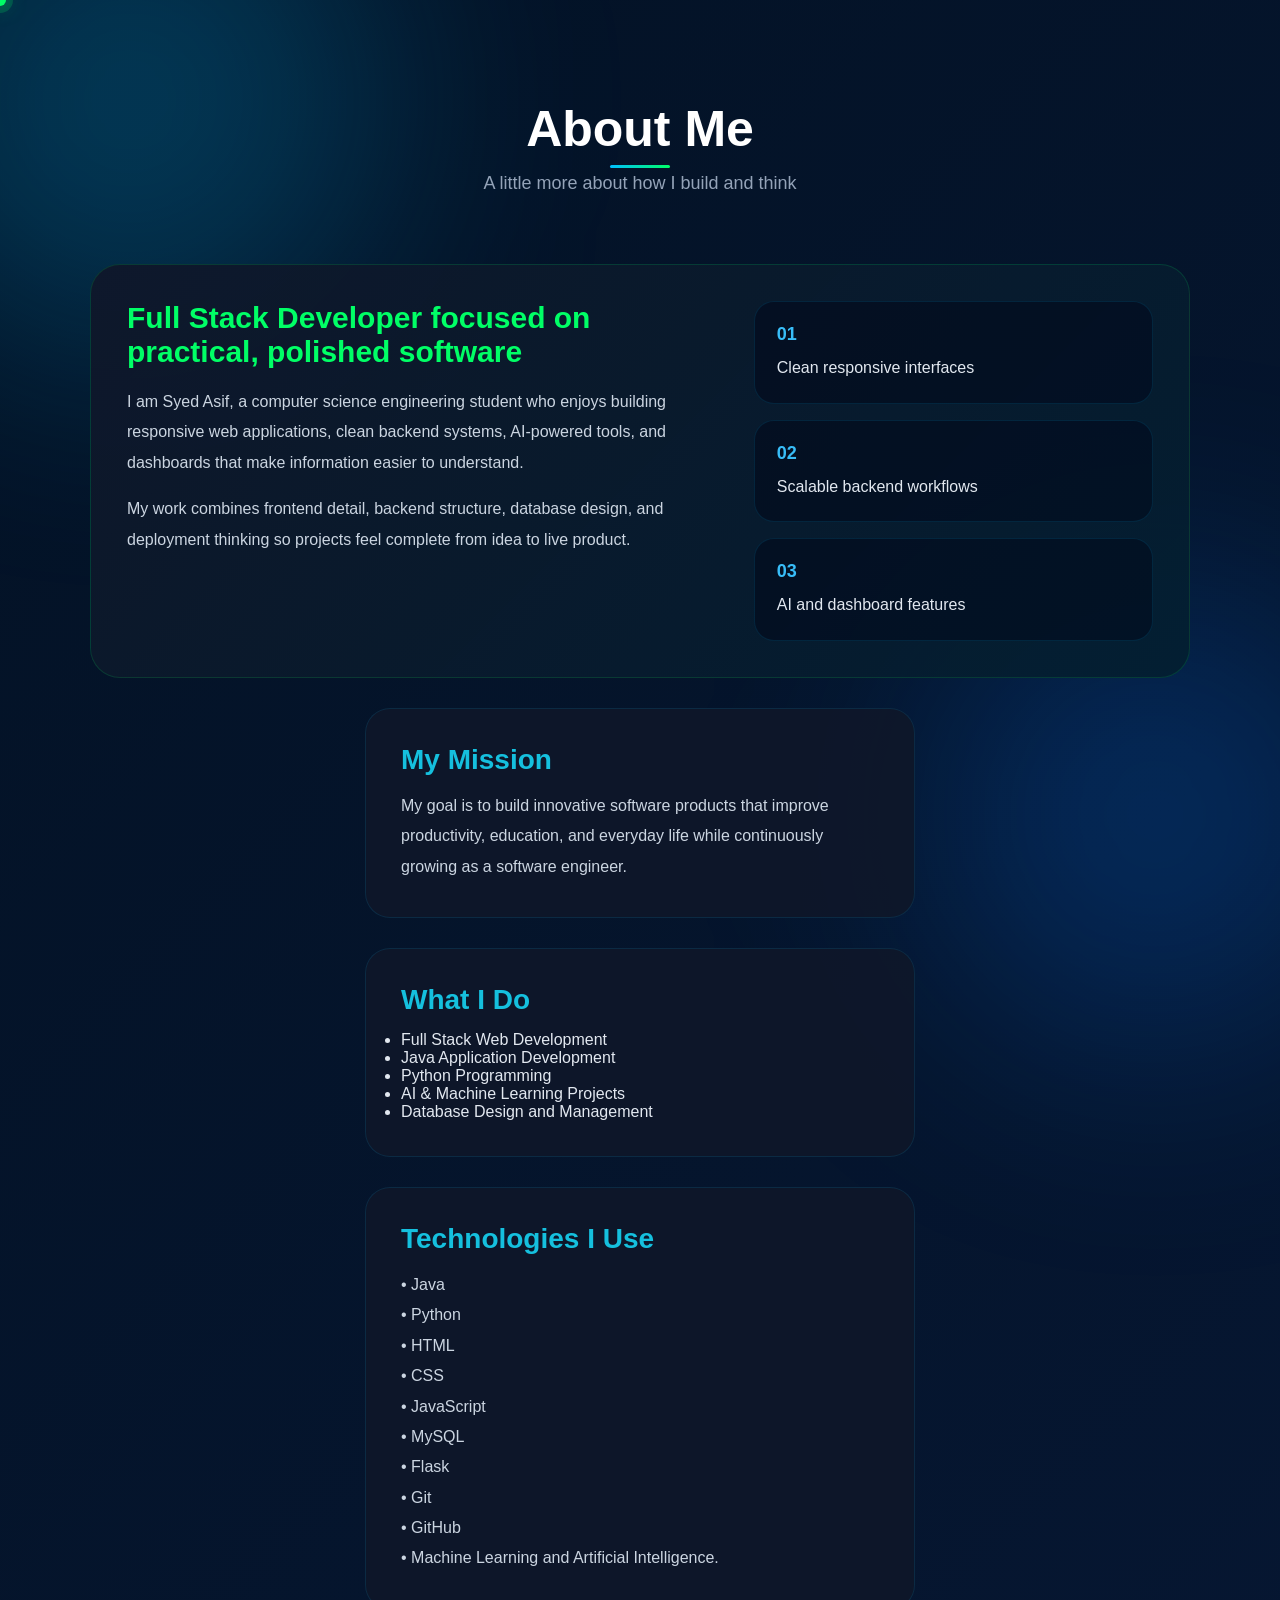
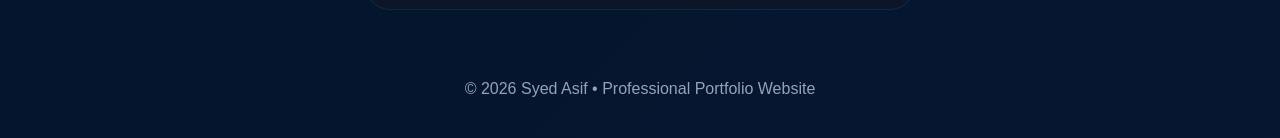
==== about.html @ 24385744 "updated portfolio" ====
<!DOCTYPE html>
<html lang="en">
<head>
    <meta charset="UTF-8">
    <meta name="viewport" content="width=device-width, initial-scale=1.0">
    <title>Portfolio|About</title>
    
    <link rel="stylesheet" href="portfolio.css">

</head>

<body>
    <div class="custom-cursor"></div>
    <div class="section-title">
        <h2>About Me</h2>
        <p>A little more about how I build and think</p>
    </div>
    <div class="about-card">
        <div class="about-content">
            <h3>Full Stack Developer focused on practical, polished software</h3>
            <p>
                I am Syed Asif, a computer science engineering student who enjoys building
                responsive web applications, clean backend systems, AI-powered tools, and
                dashboards that make information easier to understand.
            </p>
            <p>
                My work combines frontend detail, backend structure, database design, and
                deployment thinking so projects feel complete from idea to live product.
            </p>
        </div>
        <div class="about-highlights">
            <div>
                <span>01</span>
                <p>Clean responsive interfaces</p>
            </div>
            <div>
                <span>02</span>
                <p>Scalable backend workflows</p>
            </div>
            <div>
                <span>03</span>
                <p>AI and dashboard features</p>
            </div>
        </div>
    </div>
<div class="about-box">
    <h3>My Mission</h3>
    <p>
        My goal is to build innovative software products that improve productivity, education, and everyday life while continuously growing as a software engineer.
    </p>
</div>
<div class="about-box">
    <h3>What I Do</h3>
    <ul>
        <li>Full Stack Web Development</li>

        <li>Java Application Development</li>
        
        <li>Python Programming</li>
        
        <li>AI & Machine Learning Projects</li>
        
        <li>Database Design and Management</li>
    </ul>
</div>
<div class="about-box">
    <h3>Technologies I Use</h3>
    <p>
       • Java <br>• Python <br>• HTML <br>• CSS <br>• JavaScript <br>• MySQL <br>• Flask <br>• Git <br>• GitHub <br>• Machine Learning and Artificial Intelligence.
    </p>
</div>
    <script>
const cursor = document.querySelector('.custom-cursor');

document.addEventListener('mousemove', (e) => {
    cursor.style.left = e.clientX + 'px';
    cursor.style.top = e.clientY + 'px';
});

document.addEventListener('mouseleave', () => {
    cursor.classList.add('is-hidden');
});

document.addEventListener('mouseenter', () => {
    cursor.classList.remove('is-hidden');
});

</script>
<footer>
    <p>© 2026 Syed Asif • Professional Portfolio Website</p>
</footer>
</body>
</html>
---- portfolio.css ----
* {
    margin: 0;
    padding: 0;
    box-sizing: border-box;
    font-family: 'Poppins', sans-serif;
    cursor: none;
}
html{
    scroll-behavior:smooth;
}

html, body {
    margin: 0;
    padding: 0;
    overflow-x: hidden;
    width: 100%;
}

a,
button,
.btn,
.contact-link,
.nav-links a,
.project-card,
.skill-card,
.education-card,
.contact-card,
.about.html,

.exp-item {
    cursor: none;
}

.custom-cursor {
    position: fixed;
    top: 0;
    left: 0;
    width: 12px;
    height: 12px;
    border-radius: 50%;
    background: #00ff66;
    box-shadow: 0 0 0 7px rgba(0, 255, 102, 0.18), 0 0 22px rgba(0, 255, 102, 0.45);
    pointer-events: none;
    z-index: 1000000;
    transform: translate(-50%, -50%);
    transition: opacity 0.2s ease, width 0.2s ease, height 0.2s ease, box-shadow 0.2s ease, transform 0.2s ease;
}

.custom-cursor.is-scrolling {
    width: 12px;
    height: 12px;
    border-radius: 50%;
    background: #00ff66;
    box-shadow: 0 0 0 9px rgba(0, 255, 102, 0.13), 0 0 28px rgba(0, 255, 102, 0.55);
}

.custom-cursor.is-pointer {
    width: 16px;
    height: 20px;
    border-radius: 0;
    background: #00ff66;
    box-shadow: 0 0 18px rgba(0, 255, 102, 0.55);
    clip-path: polygon(0 0, 0 17px, 5px 13px, 8px 20px, 12px 18px, 8px 12px, 15px 12px);
    transform: translate(0, 0);
}

.custom-cursor.is-hidden {
    opacity: 0;
}

body {
    background: linear-gradient(135deg, #031225 0%, #071836 33%, #0b2a62 66%, #071225 100%);
    background-size: 400% 400%;
    animation: pageFlow 24s ease-in-out infinite;
    color: #111827;
    padding-top: 100px;
    position: relative;
    overflow-x: hidden;
    width: 100%;
}

@keyframes pageFlow {
    0% { background-position: 0% 50%; }
    25% { background-position: 25% 50%; }
    50% { background-position: 50% 50%; }
    75% { background-position: 75% 50%; }
    100% { background-position: 100% 50%; }
}

body::before {
    content: '';
    position: fixed;
    width: 500px;
    height: 500px;
    background: rgba(0, 191, 255, 0.22);
    filter: blur(120px);
    border-radius: 50%;
    top: -150px;
    left: -120px;
    z-index: -1;
    pointer-events: none;
}

body::after {
    content: '';
    position: fixed;
    width: 450px;
    height: 450px;
    background: rgba(0, 119, 255, 0.22);
    filter: blur(120px);
    border-radius: 50%;
    bottom: -140px;
    right: -100px;
    z-index: -1;
    pointer-events: none;
}

/* ========== FIXED NAVBAR ========== */
nav {
    position: fixed;
    top: 0;
    left: 0;
    right: 0;
    width: 100%;
    padding: 25px 8%;
    display: flex;
    justify-content: space-between;
    align-items: center;
    z-index: 999999;
    backdrop-filter: blur(18px);
    background: rgba(7, 18, 37, 0.95);
    border-bottom: 1px solid rgba(255, 255, 255, 0.4);
    box-shadow: 0 5px 20px rgba(0, 0, 0, 0.3);
    flex-wrap: wrap;
}

.logo {
    font-size: 30px;
    font-weight: 800;
    color: #00bfff;
    transition: color 0.3s ease;
}

.logo:hover {
    color: #00ff66;
}

.nav-links {
    display: flex;
    gap: 35px;
    align-items: center;
    flex-wrap: wrap;
}

.nav-links a {
    text-decoration: none;
    color: #e2e8f0;
    font-weight: 500;
    transition: color 0.3s ease;
    white-space: nowrap;
    position: relative;
}

.nav-links a::after {
    content: '';
    position: absolute;
    bottom: -5px;
    left: 0;
    width: 0;
    height: 2px;
    background: linear-gradient(90deg, #00bfff, #00ff66);
    transition: width 0.3s ease;
}

.nav-links a:hover::after {
    width: 100%;
}

.nav-links a:hover {
    color: #00bfff;
}

.contact-btn {
    background: linear-gradient(135deg, #00bfff, #0077ff);
    color: white !important;
    padding: 12px 24px;
    border-radius: 12px;
    box-shadow: 0 10px 30px rgba(0, 191, 255, 0.28);
}

.contact-btn::after {
    display: none;
}

/* ========== HERO SECTION ========== */
.hero {
    min-height: 100vh;
    display: flex;
    align-items: center;
    justify-content: center;
    padding: 60px 8% 80px;
    position: relative;
    overflow: hidden;
    width: 100%;
}

.hero::before {
    content: '';
    position: absolute;
    inset: 0;
    background: radial-gradient(circle at 15% 20%, rgba(56, 189, 248, 0.2), transparent 26%),
                radial-gradient(circle at 75% 15%, rgba(6, 182, 212, 0.16), transparent 24%),
                radial-gradient(circle at 50% 75%, rgba(34, 211, 238, 0.12), transparent 28%);
    opacity: 0.85;
    z-index: 0;
    pointer-events: none;
}

.hero-wrapper {
    width: 100%;
    max-width: 1400px;
    display: flex;
    align-items: center;
    justify-content: space-between;
    gap: 60px;
    position: relative;
    z-index: 1;
}

/* Hero Text Card */
.hero-card {
    flex: 1;
    background: rgba(8, 23, 45, 0.82);
    border: 1px solid rgba(255, 255, 255, 0.6);
    border-radius: 40px;
    backdrop-filter: blur(25px);
    padding: 50px;
    box-shadow: 0 30px 80px rgba(0, 119, 255, 0.12);
    transition: transform 0.4s ease, box-shadow 0.4s ease;
}

.hero-card:hover {
    transform: translateY(-5px);
    box-shadow: 0 40px 100px rgba(0, 119, 255, 0.2);
}

/* ========== PROFILE ROW - STABLE LAYOUT ========== */
.profile-row {
    display: flex;
    align-items: center;
    gap: 2rem;
    margin-bottom: 2rem;
    flex-wrap: wrap;
}

.profile-image-card {
    flex-shrink: 0;
}

.circle-image {
    width: 120px;
    height: 120px;
    border-radius: 50%;
    overflow: hidden;
    border: 3px solid #00ff66;
    box-shadow: 0 0 0 4px rgba(0, 255, 102, 0.2), 0 15px 35px rgba(0, 0, 0, 0.3);
    transition: all 0.4s ease;
    background: linear-gradient(135deg, #0b2a62, #031225);
}

.circle-image:hover {
    transform: scale(1.05);
    box-shadow: 0 0 0 8px rgba(0, 255, 102, 0.3), 0 20px 45px rgba(0, 191, 255, 0.5);
    border-color: #00bfff;
}

.circle-image img {
    width: 100%;
    height: 100%;
    object-fit: cover;
}

/* Hero Headline - Simple fade in */
.hero-headline {
    flex: 1;
}

.hero-headline h4 {
    color: #00bfff;
    font-size: 15px;
    margin-bottom: 8px;
    letter-spacing: 2px;
}

.hero-headline h1 {
    font-size: 30px;
    line-height: 1.1;
    margin: 0;
    color: #ffffff;
    font-weight: 800;
}

.hero-headline h1 span {
    background: linear-gradient(135deg, #00bfff, #00ff66);
    background-clip: text;
    -webkit-background-clip: text;
    color: transparent;
    display: inline-block;
}

/* Hero text */
.hero-text p {
    font-size: 18px;
    line-height: 1.9;
    color: #cbd5e1;
    margin-bottom: 35px;
}

.hero-buttons {
    display: flex;
    gap: 20px;
    flex-wrap: wrap;
}

.scroll-down {
    margin-top: 35px;
    display: flex;
    justify-content: flex-start;
}

.scroll-arrow {
    display: inline-flex;
    align-items: center;
    justify-content: center;
    width: 56px;
    height: 56px;
    border-radius: 50%;
    border: 2px solid #00bfff;
    color: #00bfff;
    position: relative;
    transition: all 0.3s ease;
    animation: arrowPulse 3s ease-in-out infinite;
}

.scroll-arrow:hover {
    transform: translateY(-5px);
    box-shadow: 0 20px 35px rgba(0, 191, 255, 0.25);
    border-color: #00ff66;
    color: #00ff66;
}

.scroll-arrow span {
    position: absolute;
    width: 2px;
    height: 18px;
    background: currentColor;
    top: 14px;
    border-radius: 2px;
}

.scroll-arrow::after {
    content: '';
    position: absolute;
    width: 10px;
    height: 10px;
    border-right: 2px solid currentColor;
    border-bottom: 2px solid currentColor;
    transform: rotate(45deg);
    top: 24px;
}

@keyframes arrowPulse {
    0%, 100% { 
        color: #00bfff; 
        border-color: #00bfff; 
        box-shadow: 0 0 10px rgba(0, 191, 255, 0.2);
    }
    50% { 
        color: #00ff66; 
        border-color: #00ff66; 
        box-shadow: 0 0 15px rgba(0, 255, 102, 0.3);
    }
}

/* Stats */
.stats {
    margin-top: 50px;
    display: grid;
    grid-template-columns: repeat(3, 1fr);
    gap: 20px;
}

.stat-box {
    border: 1px solid rgba(0, 191, 255, 0.12);
    background: rgba(15, 23, 42, 0.92);
    border-radius: 22px;
    padding: 28px;
    text-align: center;
    transition: all 0.3s ease;
}

.stat-box:hover {
    transform: translateY(-5px);
    border-color: rgba(0, 255, 102, 0.4);
    box-shadow: 0 20px 40px rgba(0, 191, 255, 0.15);
}

.stat-box h2 {
    color: #00bfff;
    font-size: 38px;
    margin-bottom: 8px;
}

.stat-box p {
    color: #94a3b8;
    font-size: 15px;
}

/* Code Detail Card */
.code-card {
    flex: 0.7;
    max-width: 450px;
    display: flex;
    align-items: center;
    position: relative;
    border-radius: 30px;
    background: rgba(6, 27, 59, 0.95);
    height: fit-content;
    align-self: center;
}

/* Rotating border animation - smooth */
.code-card::before {
    content: '';
    position: absolute;
    top: -2px;
    left: -2px;
    right: -2px;
    bottom: -2px;
    background: linear-gradient(90deg, 
        #00ff00, 
        #00ff88, 
        #00ff44, 
        #00ffaa, 
        #00ff00
    );
    background-size: 300% 100%;
    border-radius: 32px;
    z-index: -2;
    animation: borderTravel 4s linear infinite;
}
.about-box{
    max-width: 550px;
    margin: 30px auto;
    padding: 35px;
    background: rgba(15, 23, 42, 0.92);
    border: 1px solid rgba(0, 191, 255, 0.12);
    border-radius: 25px;
    color: #e2e8f0;
    transition: all 0.3s ease;
    
    
}
.about-box:hover{
    transform: translateY(-5px);
    box-shadow: 0 20px 50px rgba(0, 191, 255, 0.15);
    border-color: rgba(0, 255, 102, 0.3);
}
.about-box h3{
    color: #15c0de;
    margin-bottom: 15px;
    font-size: 28px;
    
}
.about-box p{
    line-height: 1.9;
    color: #cbd5e1;
}


.code-card::after {
    content: '';
    position: absolute;
    top: -2px;
    left: -2px;
    right: -2px;
    bottom: -2px;
    background: linear-gradient(90deg, 
        transparent,
        rgba(0, 255, 0, 0.3),
        transparent
    );
    background-size: 300% 100%;
    border-radius: 32px;
    z-index: -2;
    animation: borderTravel 4s linear infinite;
    filter: blur(4px);
}

@keyframes borderTravel {
    0% {
        background-position: 0% 0%;
    }
    100% {
        background-position: 300% 0%;
    }
}

/* Code content card */
.hero-code-block {
    width: 100%;
    background: rgba(6, 27, 59, 0.95);
    border: none;
    border-radius: 30px;
    padding: 20px 28px;
    box-shadow: 0 30px 80px rgba(0, 119, 255, 0.14);
    backdrop-filter: blur(20px);
    position: relative;
    z-index: 1;
    display: flex;
    flex-direction: column;
}

.hero-code-block .code-header,
.hero-code-block .code-footer {
    color: #60a5fa;
    font-size: 14px;
    margin-bottom: 8px;
}

.hero-code-block pre {
    background: rgba(1, 12, 30, 0.98);
    border-radius: 22px;
    padding: 16px 20px;
    color: #cbd5e1;
    font-family: 'Fira Code', 'Courier New', monospace;
    font-size: 13px;
    line-height: 1.6;
    white-space: pre-wrap;
    word-wrap: break-word;
    overflow-x: auto;
    margin: 5px 0;
}

.hero-code-block code {
    display: block;
    white-space: pre-wrap;
    word-wrap: break-word;
}

.token-tag { color: #7c3aed; }
.token-keyword { color: #38bdf8; }
.token-string { color: #a5f3fc; }
.token-punctuation { color: #f8b195; }

/* Buttons */
.btn {
    text-decoration: none;
    padding: 16px 30px;
    border-radius: 14px;
    font-weight: 600;
    transition: all 0.3s ease;
    display: inline-block;
    text-align: center;
}

.primary-btn {
    background: linear-gradient(135deg, #00bfff, #0077ff);
    color: white;
    box-shadow: 0 15px 35px rgba(37, 99, 235, 0.28);
}

.primary-btn:hover {
    transform: translateY(-3px);
    box-shadow: 0 25px 50px rgba(0, 191, 255, 0.4);
}

.secondary-btn {
    border: 1px solid rgba(37, 99, 235, 0.2);
    color: #00bfff;
    background: rgba(15, 23, 42, 0.92);
}

.secondary-btn:hover {
    transform: translateY(-3px);
    border-color: #00bfff;
    background: rgba(0, 191, 255, 0.1);
}

/* Sections */
section {
    padding: 100px 8%;
    width: 100%;
}

.section-title {
    text-align: center;
    margin-bottom: 70px;
}

.section-title h2 {
    font-size: 50px;
    color: #ffffff;
    margin-bottom: 15px;
    position: relative;
    display: inline-block;
}

.section-title h2::after {
    content: '';
    position: absolute;
    bottom: -10px;
    left: 50%;
    transform: translateX(-50%);
    width: 60px;
    height: 3px;
    background: linear-gradient(90deg, #00bfff, #00ff66);
    border-radius: 3px;
}

.section-title p {
    color: #94a3b8;
    font-size: 18px;
}

/* About */
.about-card {
    max-width: 1100px;
    margin: auto;
    display: grid;
    grid-template-columns: 1.5fr 1fr;
    gap: 28px;
    align-items: stretch;
    border: 1px solid rgba(0, 255, 102, 0.14);
    background: linear-gradient(135deg, rgba(15, 23, 42, 0.94), rgba(3, 31, 49, 0.92));
    border-radius: 30px;
    padding: 36px;
    transition: all 0.4s ease;
}

.about-card:hover {
    transform: translateY(-5px);
    box-shadow: 0 35px 90px rgba(0, 191, 255, 0.15);
    border-color: rgba(0, 255, 102, 0.3);
}

.about-content h3 {
    color: #00ff66;
    font-size: 30px;
    margin-bottom: 18px;
}

.about-content p {
    color: #cbd5e1;
    line-height: 1.9;
    margin-bottom: 16px;
}

.about-highlights {
    display: grid;
    gap: 16px;
}

.about-highlights div {
    border: 1px solid rgba(0, 191, 255, 0.12);
    background: rgba(2, 6, 23, 0.45);
    border-radius: 20px;
    padding: 22px;
    transition: all 0.3s ease;
}

.about-highlights div:hover {
    border-color: rgba(0, 255, 102, 0.4);
    transform: translateX(5px);
}

.about-highlights span {
    color: #38bdf8;
    display: block;
    font-weight: 800;
    margin-bottom: 10px;
    font-size: 18px;
}

.about-highlights p {
    color: #e2e8f0;
    line-height: 1.6;
}

/* Projects Grid */
.projects-grid {
    display: grid;
    grid-template-columns: repeat(auto-fit, minmax(250px, 540px));
    justify-content: center;
    gap: 35px;
}

.project-card {
    border: 1px solid rgba(0, 191, 255, 0.12);
    background: rgba(15, 23, 42, 0.92);
    border-radius: 30px;
    padding: 40px;
    transition: all 0.4s ease;
    display: flex;
    flex-direction: column;
    justify-content: space-between;
    min-height: 120px;
    overflow: hidden;
    position: relative;
    isolation: isolate;
}

.project-card::before {
    content: '';
    position: absolute;
    inset: 0;
    background-image: var(--project-image);
    background-size: cover;
    background-position: center;
    opacity: 0.62;
    transition: opacity 0.4s ease, transform 0.4s ease;
    z-index: -2;
}

.project-card::after {
    content: '';
    position: absolute;
    inset: 0;
    background: linear-gradient(180deg, rgba(2, 6, 23, 0.28), rgba(2, 6, 23, 0.76));
    z-index: -1;
}

.project-card-Docgen1 {
    --project-image: url('assets/Docgen1.jpg');
    
}

.project-card-dashboard {
    --project-image: url('assets/dashboard.jpg');
}

.project-card:hover::before {
    opacity: 0.78;
    transform: scale(1.05);
}

.project-card:hover {
    transform: translateY(-8px);
    box-shadow: 0 30px 70px rgba(0, 191, 255, 0.2);
    border-color: rgba(0, 255, 102, 0.3);
}

.project-card h3 {
    color: #00ff66;
    font-size: 22px;
    margin-bottom: 12px;
}

.project-actions {
    margin-top: 18px;
    display: flex;
    justify-content: flex-end;
}

.project-actions .btn {
    padding: 10px 16px;
    font-size: 14px;
    border-radius: 12px;
}
.project-card p {
    color: #fafbfc;
    line-height: 1.9;
     font-size: 14px;
    
}

/* Skills */
.skills-grid {
    display: grid;
    grid-template-columns: repeat(auto-fit, minmax(240px, 1fr));
    gap: 24px;
    justify-items: center;
    align-items: start;
}

.skill-card {
    width: 100%;
    min-height: 180px;
    background: linear-gradient(135deg, #071b37 0%, #04101f 45%, #00101e 100%);
    border: 1px solid rgba(0, 191, 255, 0.18);
    border-radius: 28px;
    padding: 28px;
    color: #e2e8f0;
    transition: all 0.4s ease;
}

.skill-card h3 {
    margin-bottom: 12px;
    font-size: 22px;
    color: #a5f3fc;
}

.skill-card p {
    line-height: 1.8;
    color: #cbd5e1;
    font-size: 15px;
}

.skill-card:hover {
    transform: translateY(-8px);
    box-shadow: 0 28px 70px rgba(0, 191, 255, 0.25);
    border-color: rgba(0, 255, 102, 0.4);
}

/* Experience */
.experience-box {
    border: 1px solid rgba(0, 191, 255, 0.12);
    max-width: 1000px;
    margin: auto;
    background: rgba(15, 23, 42, 0.92);
    border-radius: 35px;
    padding: 50px;
    transition: all 0.4s ease;
}

.experience-box:hover {
    box-shadow: 0 30px 70px rgba(0, 191, 255, 0.15);
}

.exp-item {
    padding: 30px 0;
    border-bottom: 1px solid rgba(255, 255, 255, 0.08);
    display: grid;
    grid-template-columns: minmax(240px, 360px) 1fr;
    gap: 34px;
    align-items: center;
}

.exp-item:last-child {
    border: none;
}

.exp-image {
    width: 100%;
    aspect-ratio: 16 / 11;
    object-fit: cover;
    border-radius: 24px;
    border: 1px solid rgba(0, 255, 102, 0.18);
    transition: all 0.3s ease;
}

.exp-image:hover {
    transform: scale(1.02);
}

.exp-content {
    min-width: 0;
}

.exp-item span {
    color: #94a3b8;
    font-size: 14px;
}

.exp-item p {
    margin-top: 18px;
    color: #cbd5e1;
    line-height: 1.9;
}

/* Education */
.education-box {
    border: 1px solid rgba(0, 191, 255, 0.12);
    max-width: 1100px;
    margin: auto;
    background: rgba(15, 23, 42, 0.92);
    border-radius: 30px;
    padding: 36px;
}

.education-grid {
    display: grid;
    grid-template-columns: repeat(auto-fit, minmax(300px, 1fr));
    gap: 24px;
}

.education-card {
    background: linear-gradient(135deg, #071b37 0%, #04101f 45%, #00101e 100%);
    border: 1px solid rgba(0, 191, 255, 0.12);
    border-radius: 20px;
    padding: 28px;
    color: #e2e8f0;
    transition: all 0.4s ease;
}

.education-card:hover {
    transform: translateY(-8px);
    box-shadow: 0 35px 90px rgba(0, 191, 255, 0.15);
    border-color: rgba(0, 255, 102, 0.3);
}

.education-image {
    width: 100%;
    aspect-ratio: 16 / 10;
    object-fit: cover;
    border-radius: 16px;
    margin-bottom: 22px;
    border: 1px solid rgba(0, 255, 102, 0.16);
    transition: all 0.3s ease;
}

.education-image:hover {
    transform: scale(1.02);
}

.education-card h3 {
    color: #00bfff;
    margin-bottom: 8px;
}

.education-card span {
    color: #94a3b8;
    display: block;
    margin-bottom: 12px;
}

.education-card p {
    color: #cbd5e1;
    line-height: 1.8;
}

/* Contact */
.contact-section {
    box-shadow: 0 25px 60px rgba(0, 119, 255, 0.25);
    text-align: center;
    background:
        linear-gradient(135deg, rgba(1, 22, 40, 0.64), rgba(0, 96, 72, 0.74)),
        url('https://images.unsplash.com/photo-1696861273647-92dfe8bb697c?auto=format&fit=crop&q=80&w=1600');
    background-size: cover;
    background-position: center;
    border-radius: 40px;
    padding: 70px;
    color: white;
    overflow: hidden;
    position: relative;
    isolation: isolate;
}

.contact-section::before {
    content: '';
    position: absolute;
    inset: 0;
    background: linear-gradient(90deg, rgba(2, 6, 23, 0.48), rgba(2, 6, 23, 0.16));
    z-index: 0;
}

.contact-inner {
    position: relative;
    z-index: 1;
    max-width: 1100px;
    margin: 0 auto;
    display: flex;
    gap: 32px;
    align-items: center;
    justify-content: space-between;
}

.contact-info {
    flex: 1 1 60%;
    text-align: left;
}

.contact-info h2 {
    font-size: 52px;
    margin-bottom: 20px;
}

.contact-info p {
    max-width: 700px;
    line-height: 1.9;
    margin-bottom: 35px;
}

.contact-cards {
    width: 360px;
    display: flex;
    flex-direction: column;
    gap: 14px;
}

.contact-card {
    background: linear-gradient(180deg, rgba(2, 6, 23, 0.95), rgba(3, 12, 28, 0.88));
    border: 1px solid rgba(0, 191, 255, 0.06);
    padding: 14px 16px;
    border-radius: 12px;
    transition: all 0.3s ease;
}

.contact-card:hover {
    transform: translateX(8px);
    border-color: rgba(0, 255, 102, 0.4);
}

.contact-link {
    color: #aef6ff;
    font-weight: 700;
    text-decoration: none;
    display: block;
}

footer {
    text-align: center;
    padding: 40px;
    color: #94a3b8;
}

/* ========== RESPONSIVE DESIGN ========== */

/* Tablet and smaller desktop */
@media (max-width: 1100px) {
    .hero-wrapper {
        flex-direction: column;
        gap: 40px;
    }
    
    .code-card {
        max-width: 100%;
        width: 100%;
    }
    
    .hero-card {
        width: 100%;
    }
    
    .hero-headline h1 {
        font-size: 55px;
    }
    
    section {
        padding: 80px 6%;
    }
}

/* Tablet */
@media (max-width: 900px) {
    .hero {
        padding: 60px 6% 80px;
    }
    
    .hero-card {
        padding: 40px 30px;
    }
    
    .hero-headline h1 {
        font-size: 48px;
    }
    
    .hero-text p {
        font-size: 16px;
    }
    
    .hero-buttons {
        flex-direction: column;
        align-items: center;
        gap: 14px;
    }
    
    .hero-buttons .btn {
        width: 100%;
        max-width: 400px;
    }
    
    .stats {
        grid-template-columns: repeat(auto-fit, minmax(150px, 1fr));
        gap: 15px;
    }
    
    .stat-box {
        padding: 20px;
    }
    
    .stat-box h2 {
        font-size: 32px;
    }
    
    .nav-links {
        flex-wrap: wrap;
        justify-content: center;
        gap: 14px;
    }
    
    .contact-inner {
        flex-direction: column;
        gap: 20px;
    }
    
    .contact-cards {
        width: 100%;
    }
    
    .contact-info {
        text-align: center;
    }
    
    .section-title h2 {
        font-size: 42px;
    }
    
    .circle-image {
        width: 100px;
        height: 100px;
    }
}

/* Mobile Landscape */
@media (max-width: 768px) {
    body {
        padding-top: 120px;
    }
    
    .hero {
        padding: 40px 5% 60px;
    }
    
    .hero-card {
        padding: 25px 20px;
    }
    
    .profile-row {
        flex-direction: column;
        text-align: center;
        gap: 1.2rem;
        margin-bottom: 1.5rem;
    }
    
    .hero-headline {
        text-align: center;
    }
    
    .hero-headline h1 {
        font-size: 36px;
    }
    
    .hero-headline h4 {
        font-size: 16px;
    }
    
    .hero-text p {
        font-size: 15px;
        line-height: 1.7;
    }
    
    .circle-image {
        width: 110px;
        height: 110px;
    }
    
    .hero-code-block {
        padding: 15px;
    }
    
    .hero-code-block pre {
        font-size: 11px;
        padding: 12px;
    }
    
    nav {
        padding: 15px 5%;
        flex-direction: column;
        gap: 12px;
    }
    
    .logo {
        font-size: 24px;
    }
    
    .nav-links {
        gap: 12px;
        justify-content: center;
        width: 100%;
    }
    
    .nav-links a {
        font-size: 13px;
    }
    
    .contact-btn {
        padding: 6px 12px;
        font-size: 12px;
    }
    
    section {
        padding: 60px 5%;
    }
    
    .section-title {
        margin-bottom: 40px;
    }
    
    .section-title h2 {
        font-size: 32px;
    }
    
    .about-card {
        grid-template-columns: 1fr;
        padding: 25px 20px;
    }
    
    .projects-grid {
        grid-template-columns: 1fr;
        gap: 25px;
    }
    
    .project-card {
        padding: 25px;
    }
    
    .skills-grid {
        grid-template-columns: 1fr;
        gap: 20px;
    }
    
    .experience-box {
        padding: 30px 20px;
    }
    
    .exp-item {
        grid-template-columns: 1fr;
        gap: 22px;
    }
    
    .education-box {
        padding: 25px 20px;
    }
    
    .education-grid {
        grid-template-columns: 1fr;
    }
    
    .contact-section {
        padding: 40px 20px;
    }
    
    .contact-section h2 {
        font-size: 32px;
    }
    
    .stats {
        grid-template-columns: 1fr;
        gap: 12px;
    }
}

/* Small Mobile */
@media (max-width: 480px) {
    body {
        padding-top: 140px;
    }
    
    .hero-headline h1 {
        font-size: 28px;
    }
    
    .circle-image {
        width: 95px;
        height: 95px;
    }
    
    .logo {
        font-size: 20px;
    }
    
    .nav-links a {
        font-size: 11px;
    }
    
    .section-title h2 {
        font-size: 28px;
    }
    
    .project-card h3 {
        font-size: 20px;
    }
    
    .contact-section h2 {
        font-size: 28px;
    }
}

/* Touch-friendly */
@media (hover: none) and (pointer: coarse) {
    * {
        cursor: auto;
    }

    .custom-cursor {
        display: none;
    }
    
    .btn:active {
        transform: scale(0.97);
    }
}

/* Scrollbar */
html {
    scroll-behavior: smooth;
    scroll-padding-top: 100px;
}

::-webkit-scrollbar {
    width: 8px;
}

::-webkit-scrollbar-track {
    background: transparent;
}

::-webkit-scrollbar-thumb {
    background: linear-gradient(180deg, rgba(0, 191, 255, 0.3), rgba(0, 119, 255, 0.4));
    border-radius: 10px;
}

body {
    overflow-x: hidden;
}
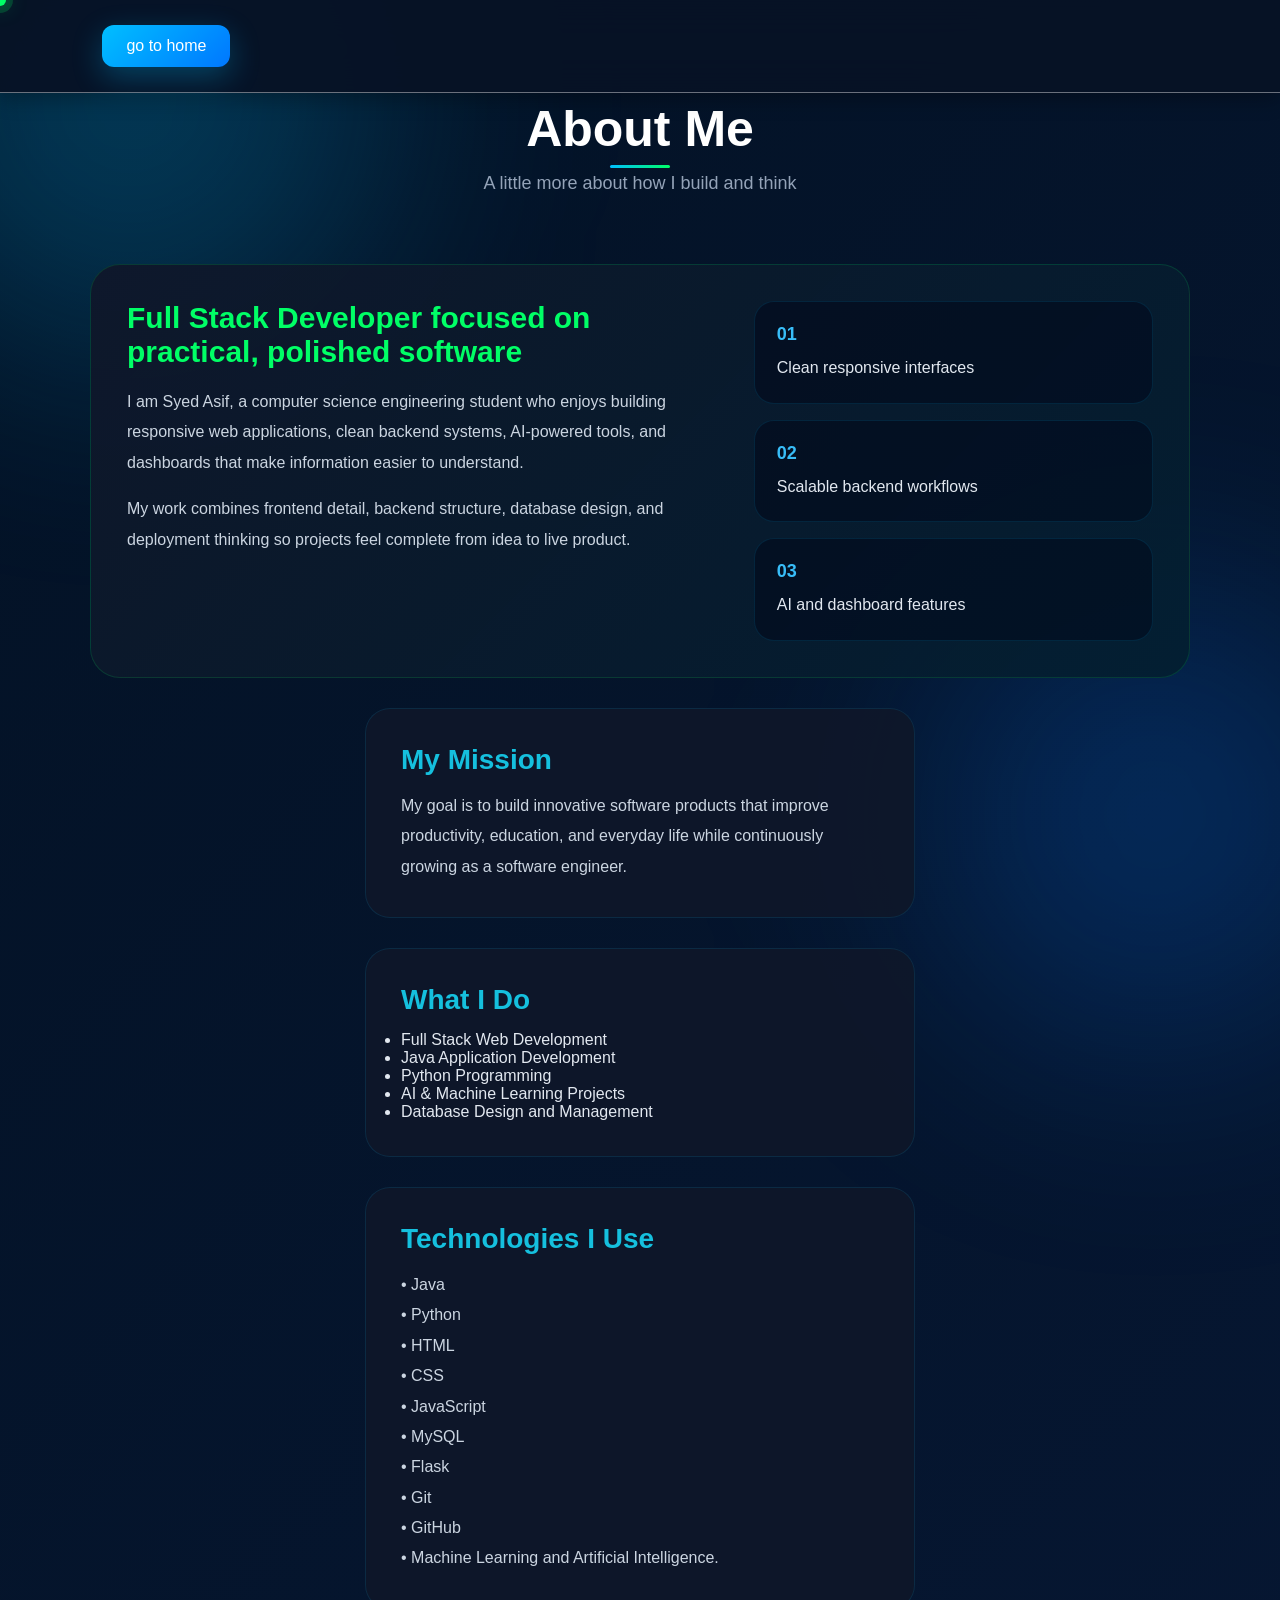
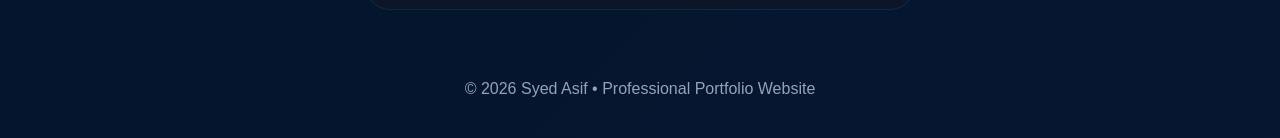
==== commit cada8c86: "updated" ====
--- a/about.html
+++ b/about.html
@@ -11,6 +11,11 @@
 
 <body>
     <div class="custom-cursor"></div>
+     <nav>
+      <div class="nav-links">
+        <a href="index.html" class="contact-btn">go to home</a>
+     </div>
+    </nav>
     <div class="section-title">
         <h2>About Me</h2>
         <p>A little more about how I build and think</p>
--- a/portfolio.css
+++ b/portfolio.css
@@ -202,6 +202,7 @@
     position: relative;
     overflow: hidden;
     width: 100%;
+  
 }
 
 .hero::before {
@@ -237,6 +238,7 @@
     padding: 50px;
     box-shadow: 0 30px 80px rgba(0, 119, 255, 0.12);
     transition: transform 0.4s ease, box-shadow 0.4s ease;
+      scroll-behavior: smooth;
 }
 
 .hero-card:hover {
@@ -982,11 +984,13 @@
 }
 
 .contact-cards {
-    width: 360px;
+    
+    width: 250px;
     display: flex;
     flex-direction: column;
     gap: 14px;
 }
+
 
 .contact-card {
     background: linear-gradient(180deg, rgba(2, 6, 23, 0.95), rgba(3, 12, 28, 0.88));
@@ -1007,13 +1011,11 @@
     text-decoration: none;
     display: block;
 }
-
 footer {
     text-align: center;
     padding: 40px;
     color: #94a3b8;
 }
-
 /* ========== RESPONSIVE DESIGN ========== */
 
 /* Tablet and smaller desktop */
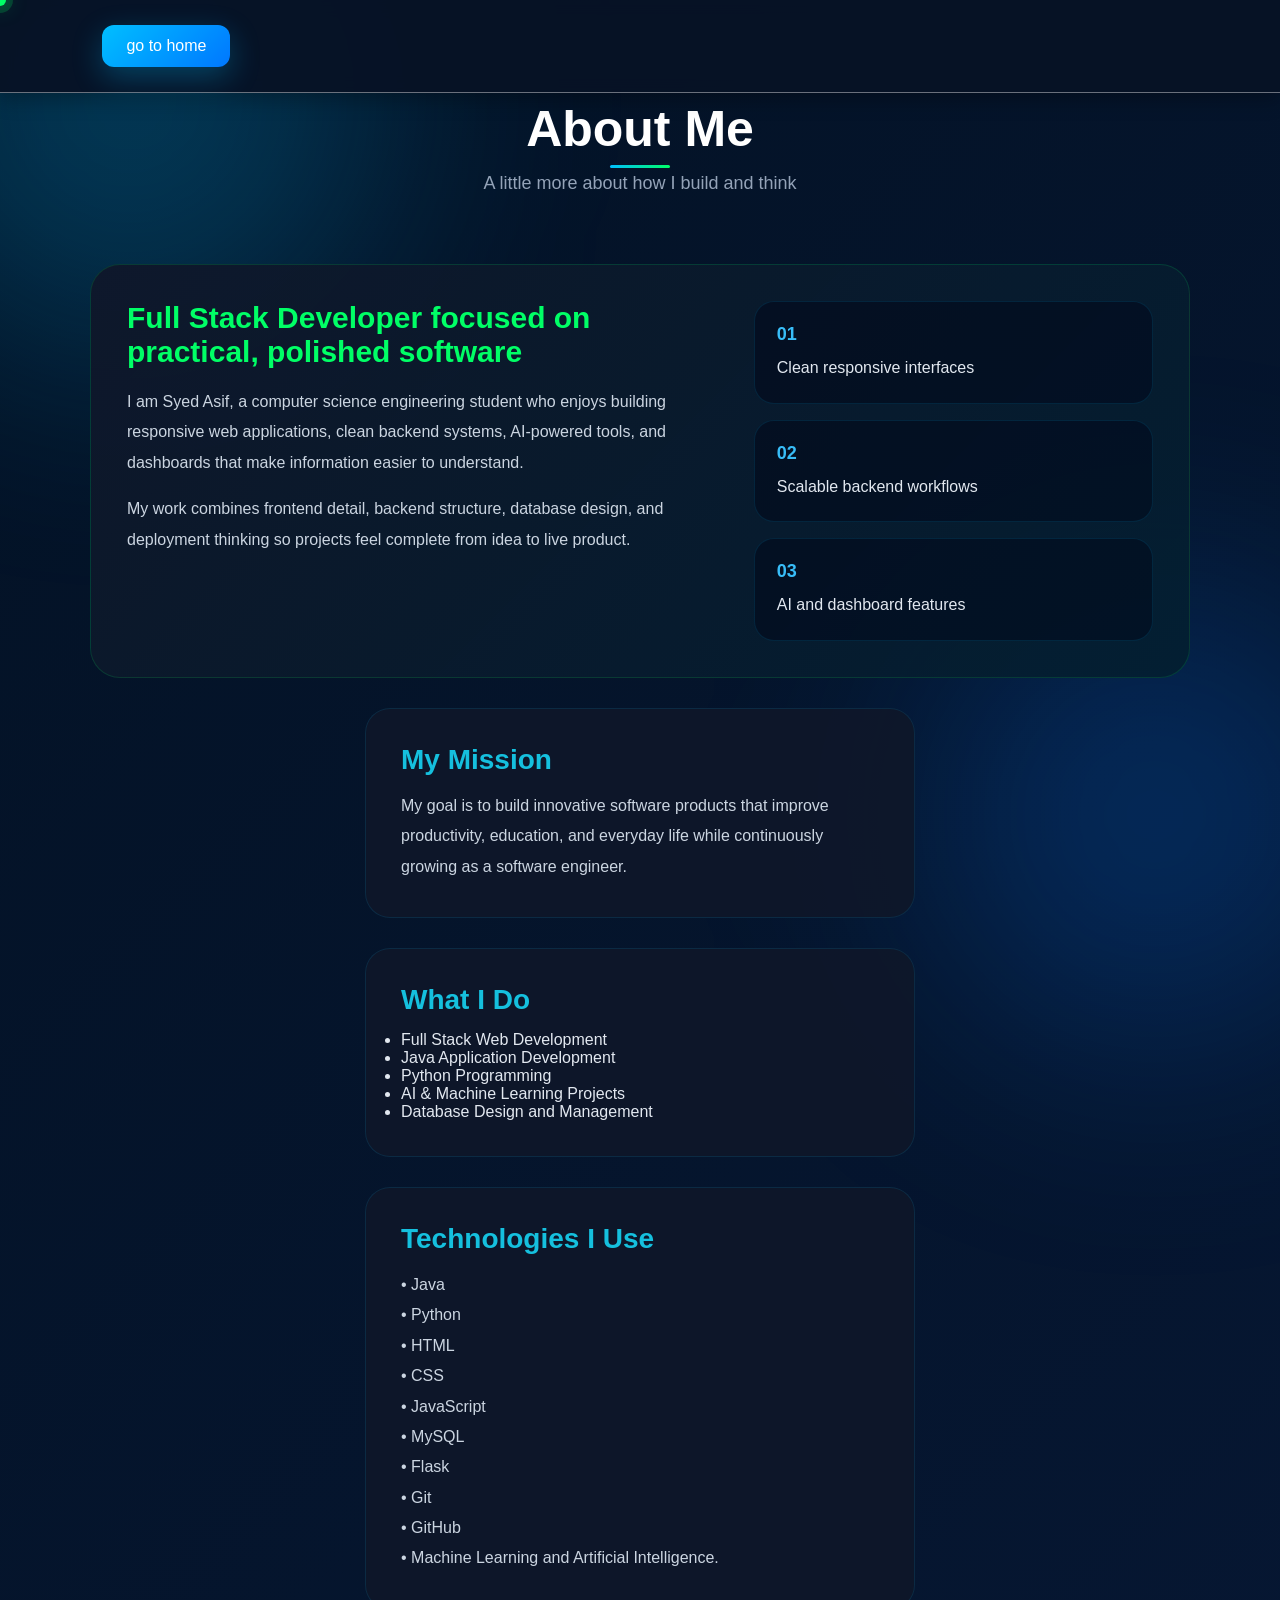
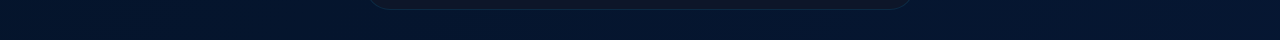
==== commit 21a45b5c: "updated resume" ====
--- a/about.html
+++ b/about.html
@@ -91,8 +91,6 @@
 });
 
 </script>
-<footer>
-    <p>© 2026 Syed Asif • Professional Portfolio Website</p>
-</footer>
+
 </body>
 </html>
--- a/portfolio.css
+++ b/portfolio.css
@@ -71,7 +71,7 @@
 body {
     background: linear-gradient(135deg, #031225 0%, #071836 33%, #0b2a62 66%, #071225 100%);
     background-size: 400% 400%;
-    animation: pageFlow 24s ease-in-out infinite;
+    animation:none;
     color: #111827;
     padding-top: 100px;
     position: relative;
@@ -127,7 +127,7 @@
     justify-content: space-between;
     align-items: center;
     z-index: 999999;
-    backdrop-filter: blur(18px);
+    backdrop-filter: blur(8px);
     background: rgba(7, 18, 37, 0.95);
     border-bottom: 1px solid rgba(255, 255, 255, 0.4);
     box-shadow: 0 5px 20px rgba(0, 0, 0, 0.3);
@@ -179,7 +179,18 @@
 .nav-links a:hover {
     color: #00bfff;
 }
-
+.typing-text{
+    color:#00ff66;
+    border-right:3px solid #00ff66;
+    padding-right:5px;
+    animation:blink 0.8s infinite;
+}
+
+@keyframes blink{
+    50%{
+        border-color:transparent;
+    }
+}
 .contact-btn {
     background: linear-gradient(135deg, #00bfff, #0077ff);
     color: white !important;
@@ -234,7 +245,7 @@
     background: rgba(8, 23, 45, 0.82);
     border: 1px solid rgba(255, 255, 255, 0.6);
     border-radius: 40px;
-    backdrop-filter: blur(25px);
+    backdrop-filter: blur(10px);
     padding: 50px;
     box-shadow: 0 30px 80px rgba(0, 119, 255, 0.12);
     transition: transform 0.4s ease, box-shadow 0.4s ease;
@@ -495,7 +506,7 @@
     background-size: 300% 100%;
     border-radius: 32px;
     z-index: -2;
-    animation: borderTravel 4s linear infinite;
+    animation:none;
     filter: blur(4px);
 }
 
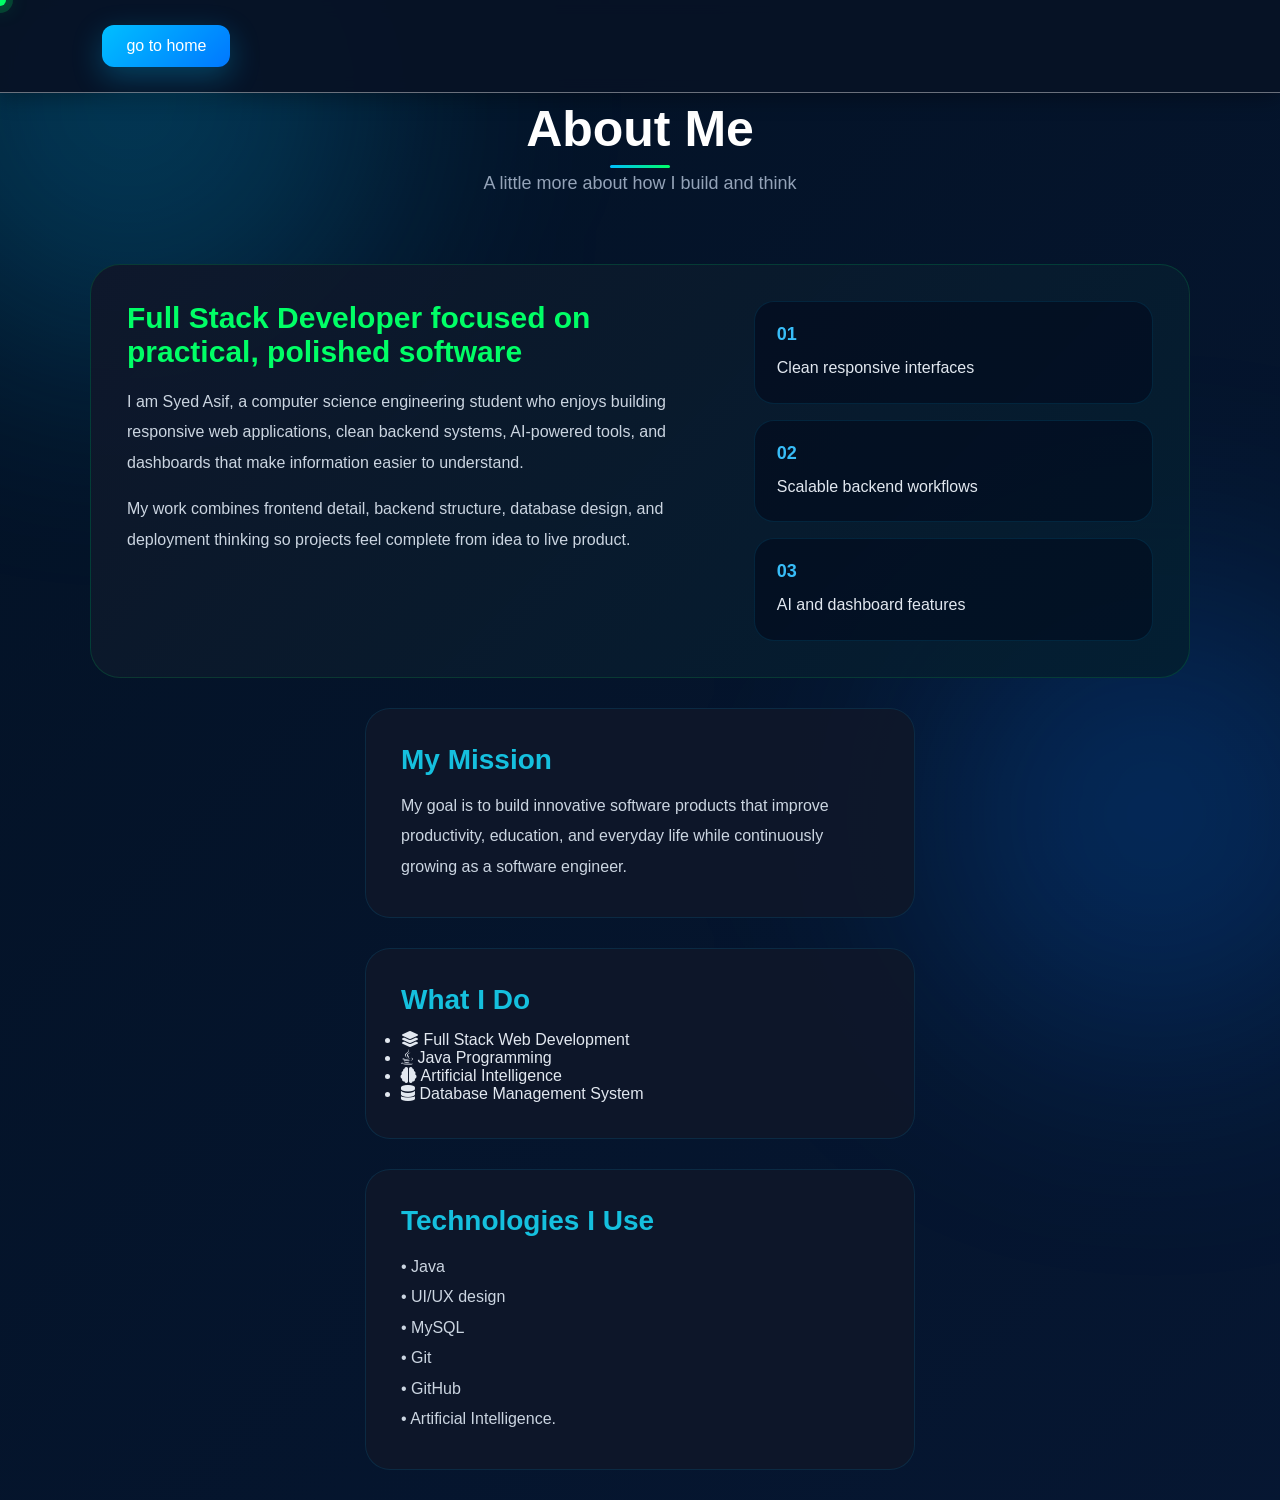
==== commit fd96db5b: "updated projects and icons" ====
--- a/about.html
+++ b/about.html
@@ -6,6 +6,8 @@
     <title>Portfolio|About</title>
     
     <link rel="stylesheet" href="portfolio.css">
+    <link rel="stylesheet"
+href="https://cdnjs.cloudflare.com/ajax/libs/font-awesome/6.5.2/css/all.min.css">
 
 </head>
 
@@ -57,21 +59,20 @@
 <div class="about-box">
     <h3>What I Do</h3>
     <ul>
-        <li>Full Stack Web Development</li>
-
-        <li>Java Application Development</li>
         
-        <li>Python Programming</li>
+        <li><i class="fa-solid fa-layer-group"></i>  Full Stack Web Development</li>
         
-        <li>AI & Machine Learning Projects</li>
+        <li><i class="fa-brands fa-java"></i>  Java Programming</li>
         
-        <li>Database Design and Management</li>
+        <li><i class="fa-solid fa-brain"></i> Artificial Intelligence</li>
+        
+        <li><i class="fa-solid fa-database"></i> Database Management System</li>
     </ul>
 </div>
 <div class="about-box">
     <h3>Technologies I Use</h3>
     <p>
-       • Java <br>• Python <br>• HTML <br>• CSS <br>• JavaScript <br>• MySQL <br>• Flask <br>• Git <br>• GitHub <br>• Machine Learning and Artificial Intelligence.
+       • Java <br>• UI/UX design <br>• MySQL <br>• Git <br>• GitHub <br>•  Artificial Intelligence.
     </p>
 </div>
     <script>
--- a/portfolio.css
+++ b/portfolio.css
@@ -100,7 +100,9 @@
     z-index: -1;
     pointer-events: none;
 }
-
+.project-btn i{
+    margin-right:8px;
+}
 body::after {
     content: '';
     position: fixed;
